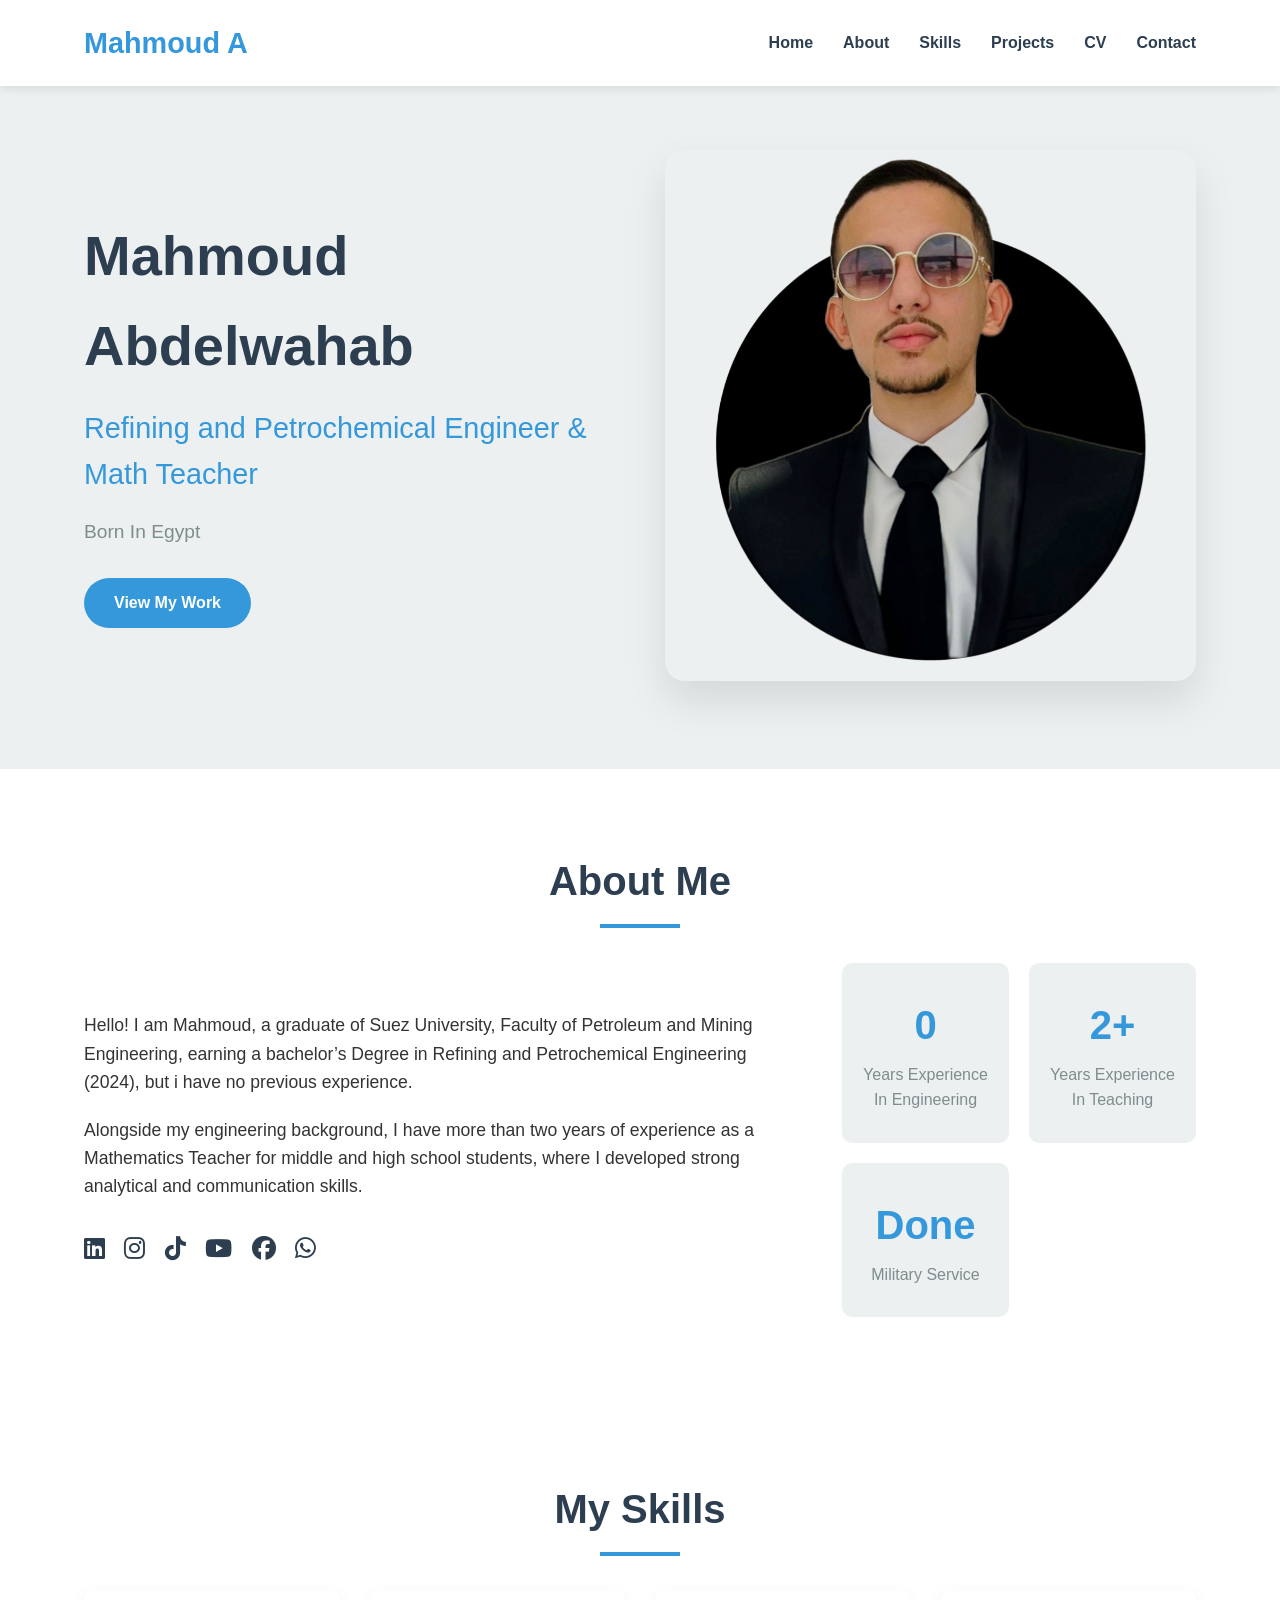
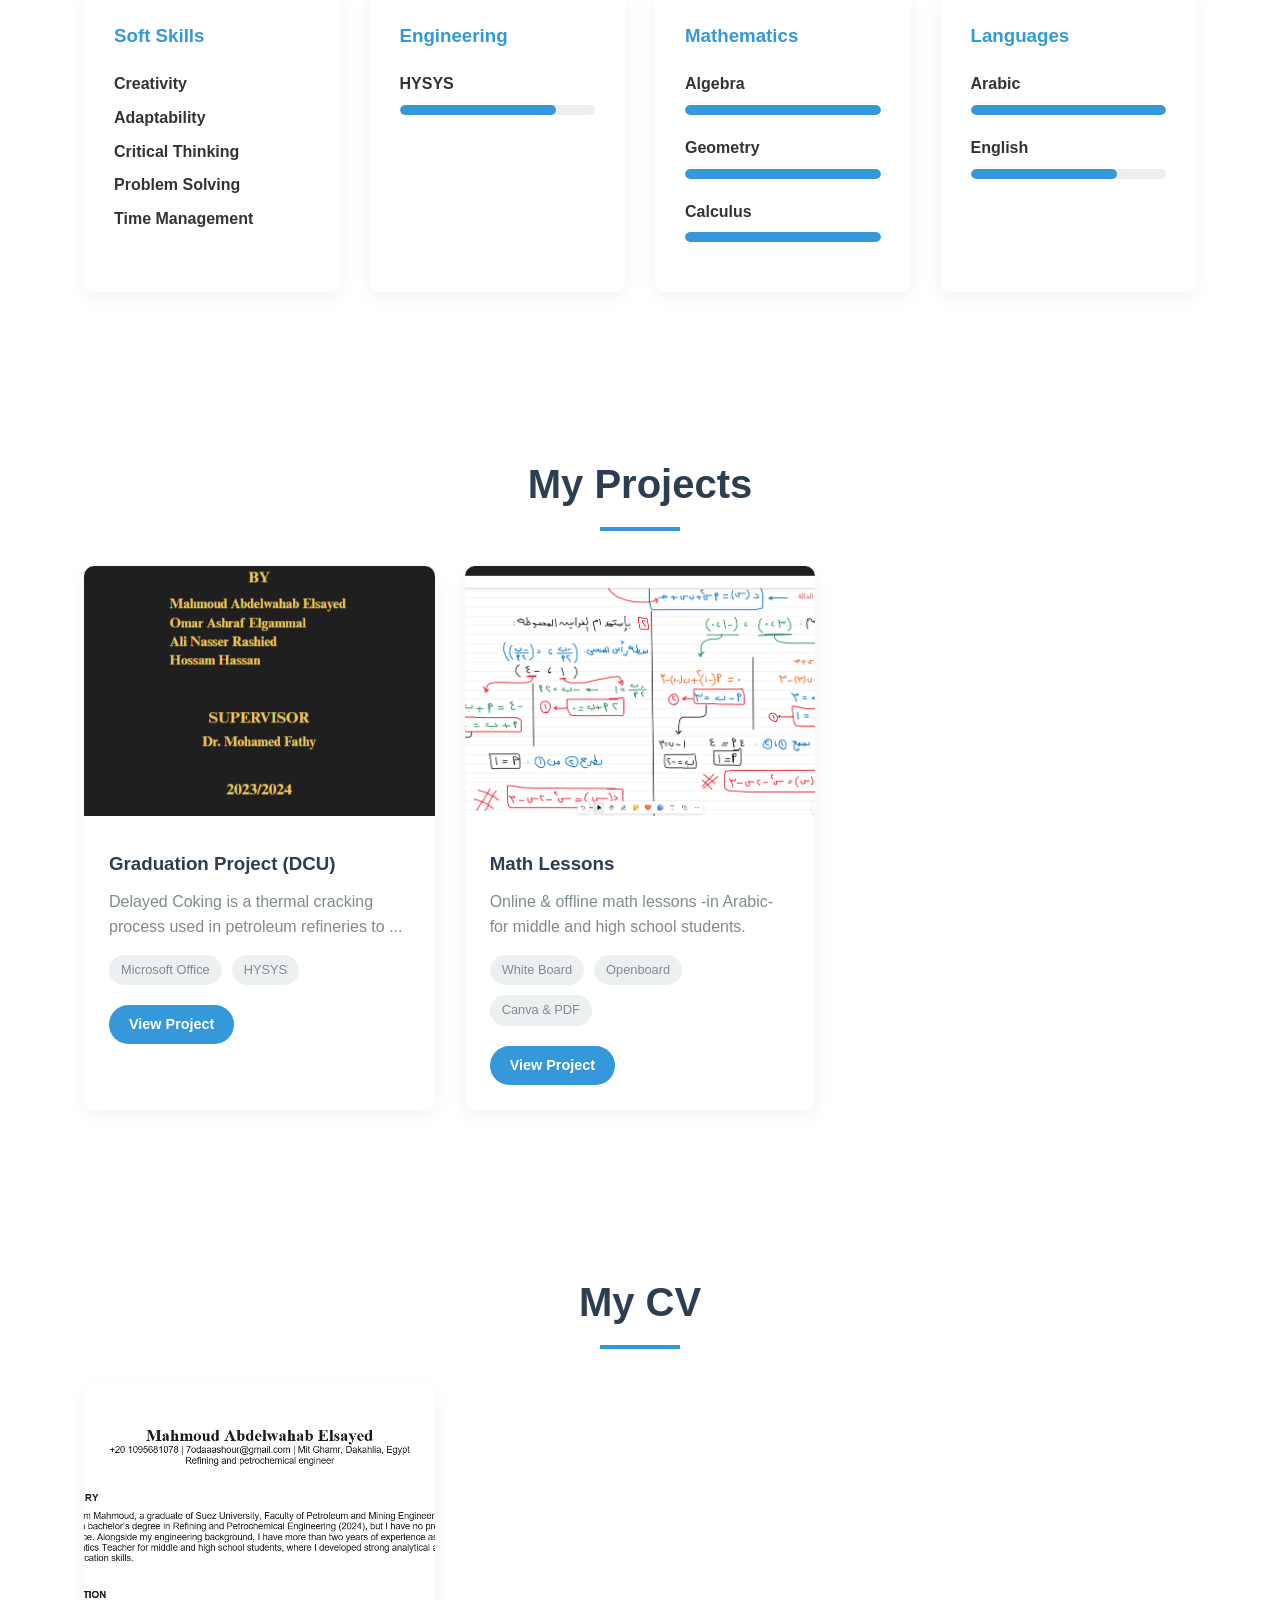
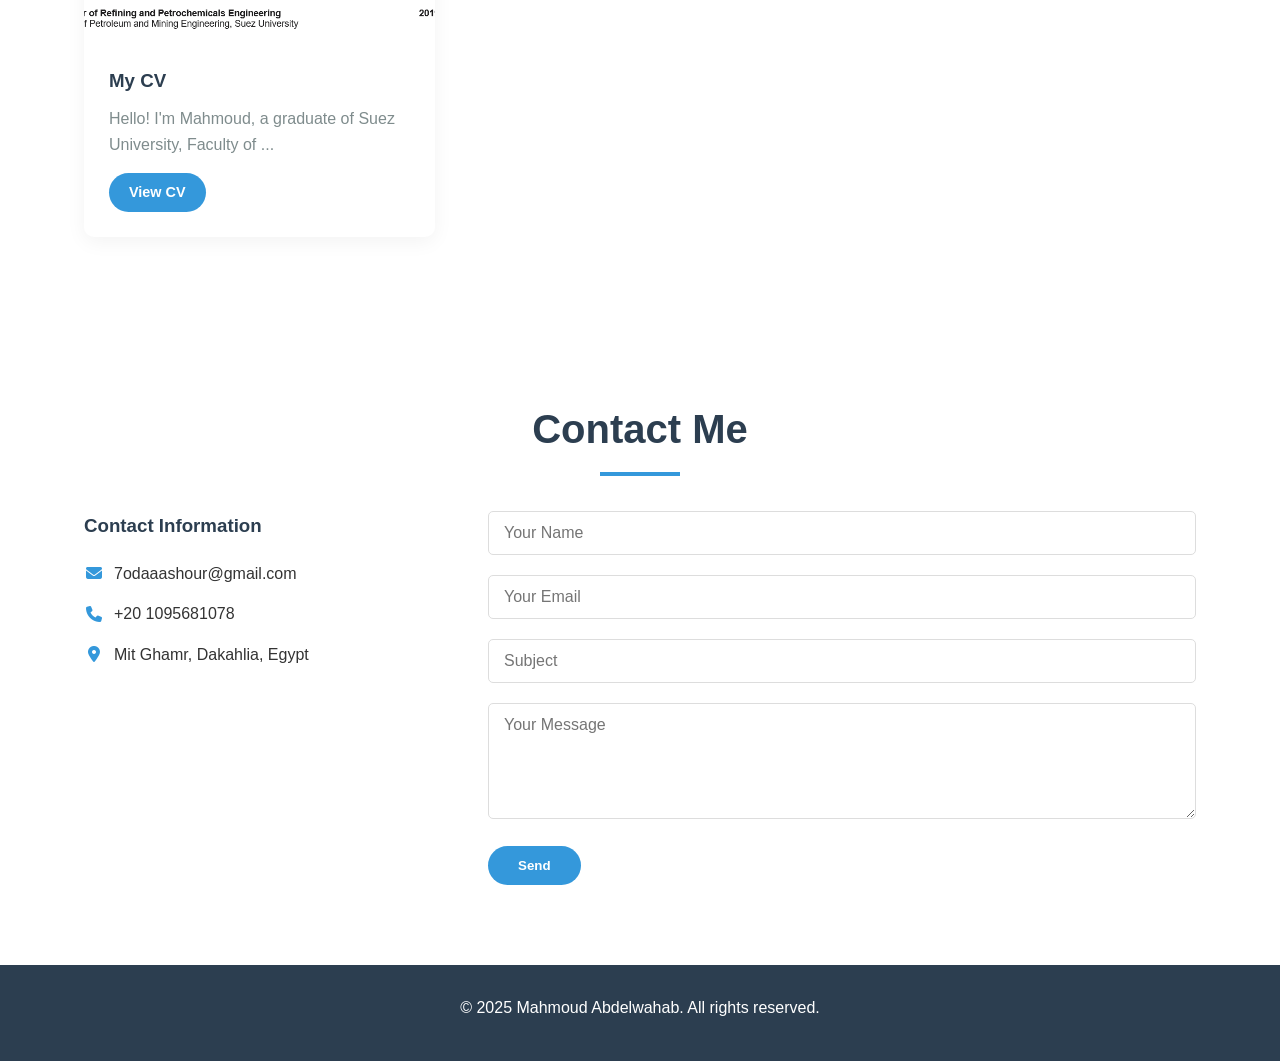
==== index.html @ d9d12e95 "Add files via upload" ====
<!DOCTYPE html>
<html lang="en">
<head>
    <meta charset="UTF-8">
    <meta name="viewport" content="width=device-width, initial-scale=1.0">
    <title>Mahmoud Abdelwahab</title>
    <link rel="stylesheet" href="https://cdnjs.cloudflare.com/ajax/libs/font-awesome/6.4.0/css/all.min.css">
    <link rel="stylesheet" href="sources\css\index.css">
</head>
<body>
    <header>
        <div class="container">
            <nav>
                <div class="logo">Mahmoud A</div>
                <ul class="nav-links">
                    <li><a href="#home">Home</a></li>
                    <li><a href="#about">About</a></li>
                    <li><a href="#skills">Skills</a></li>
                    <li><a href="#projects">Projects</a></li>
                    <li><a href="#CV">CV</a></li>
                    <li><a href="#contact">Contact</a></li>
                </ul>
                <div class="hamburger">
                    <div class="line"></div>
                    <div class="line"></div>
                    <div class="line"></div>
                </div>
            </nav>
        </div>
    </header>

    <section id="home" class="hero">
        <div class="container">
            <div class="hero-content">
                <h1>Mahmoud Abdelwahab</h1>
                <h2>Refining and Petrochemical Engineer & Math Teacher</h2>
                <p>Born In Egypt</p>
                <a href="#projects" class="btn">View My Work</a>
            </div>
            <div class="hero-image">
                <img src="sources\pic\Mahmoud Abdelwahab.png" alt="Personal Image">
            </div>
        </div>
    </section>

    <section id="about" class="about">
        <div class="container">
            <h2 class="section-title">About Me</h2>
            <div class="about-content">
                <div class="about-text">
                    <p>Hello! I am Mahmoud, a graduate of Suez University, Faculty of Petroleum and Mining Engineering, earning a bachelor’s Degree in Refining and Petrochemical Engineering (2024), but i have no previous experience.</p>
                    <p>Alongside my engineering background, I have more than two years of experience as a Mathematics Teacher for middle and high school students, where I developed strong analytical and communication skills.</p>
                    <div class="social-links">
                        <a href="https://www.linkedin.com/in/mahmoud-abdelwahab-081250357 "><i class="fab fa-linkedin"></i></a>
                        <a href="https://www.instagram.com/ma7__3sh?igsh=ZHA2cTI4MmNscHJ5"><i class="fab fa-instagram"></i></a>
                        <a href="https://www.tiktok.com/@ma7_3sh?_t=ZS-8vLDbDeLqgJ&_r=1"><i class="fab fa-tiktok"></i></a>
                        <a href="https://youtube.com/@ma7_sa5?si=1n4Pg2dBN-iVze6s"><i class="fab fa-youtube"></i></a>
                        <a href="https://www.facebook.com/share/1EYcKmpx8f/"><i class="fab fa-facebook"></i></a>
                        <a href="https://wa.me/+201095681078"><i class="fab fa-whatsapp"></i></a>
                    </div>
                </div>
                <div class="about-stats">
                    <div class="stat-item">
                        <h3>0</h3>
                        <p>Years Experience In Engineering</p>
                    </div>
                    <div class="stat-item">
                        <h3>2+</h3>
                        <p>Years Experience In Teaching</p>
                    </div>
                    <div class="stat-item">
                        <h3>Done</h3>
                        <p>Military Service</p>
                    </div>
                </div>
            </div>
        </div>
    </section>

    <section id="skills" class="skills">
        <div class="container">
            <h2 class="section-title">My Skills</h2>
            <div class="skills-container">
                <div class="skill-category">
                    <h3>Soft Skills</h3>
                    <div class="skill-item">
                        <span>Creativity</span>
                        <span>Adaptability</span>
                        <span>Critical Thinking</span>
                        <span>Problem Solving</span>
                        <span>Time Management</span>
                    </div>
                </div>

                <div class="skill-category">
                    <h3>Engineering</h3>
                    <div class="skill-item">
                        <span>HYSYS</span>
                        <div class="skill-bar">
                            <div class="skill-level" style="width: 80%"></div>
                        </div>
                    </div>
                </div>
                
                <div class="skill-category">
                    <h3>Mathematics</h3>
                    <div class="skill-item">
                        <span>Algebra</span>
                        <div class="skill-bar">
                            <div class="skill-level" style="width: 100%"></div>
                        </div>
                    </div>
                    <div class="skill-item">
                        <span>Geometry</span>
                        <div class="skill-bar">
                            <div class="skill-level" style="width: 100%"></div>
                        </div>
                    </div>
                    <div class="skill-item">
                        <span>Calculus</span>
                        <div class="skill-bar">
                            <div class="skill-level" style="width: 100%"></div>
                        </div>
                    </div>
                </div>
                
                <div class="skill-category">
                    <h3>Languages</h3>
                    <div class="skill-item">
                        <span>Arabic</span>
                        <div class="skill-bar">
                            <div class="skill-level" style="width: 100%"></div>
                        </div>
                    </div>
                    <div class="skill-item">
                        <span>English</span>
                        <div class="skill-bar">
                            <div class="skill-level" style="width: 75%"></div>
                        </div>
                    </div>
                </div>
            </div>
        </div>
    </section>

    <section id="projects" class="projects">
        <div class="container">
            <h2 class="section-title">My Projects</h2>
            <div class="projects-grid">
                <div class="project-card">
                    <img src="sources\pic\graduation book 2.PNG" alt="Engineering">
                    <div class="project-info">
                        <h3>Graduation Project (DCU)</h3>
                        <p>Delayed Coking is a thermal cracking process used in petroleum refineries to ...</p>
                        <div class="project-tags">
                            <span>Microsoft Office</span>
                            <span>HYSYS</span>
                        </div>
                        <a href="" class="btn btn-small">View Project</a>
                    </div>
                </div>
                
                <div class="project-card">
                    <img src="sources\pic\المنحني.png" alt="Mathematics">
                    <div class="project-info">
                        <h3>Math Lessons</h3>
                        <p>Online & offline math lessons -in Arabic- for middle and high school students.</p>
                        <div class="project-tags">
                            <span>White Board</span>
                            <span>Openboard</span>
                            <span>Canva & PDF</span>
                        </div>
                        <a href="sources\pdf\Math Lessons.pdf" class="btn btn-small">View Project</a>
                    </div>
                </div>
                
            </div>
        </div>
    </section>

    <section id="CV" class="projects">
        <div class="container">
            <h2 class="section-title">My CV</h2>
            <div class="projects-grid">
                <div class="project-card">
                    <img src="sources\pic\Screenshot 2025-04-08 160132.png" alt="CV">
                    <div class="project-info">
                        <h3>My CV</h3>
                        <p>Hello! I'm Mahmoud, a graduate of Suez University, Faculty of ...</p>
                        <a href="sources\pdf\My CV.docx" class="btn btn-small">View CV<a>
                    </div>
                </div>
            </div>
        </div>
    </section>

    <section id="contact" class="contact">
        <div class="container">
            <h2 class="section-title">Contact Me</h2>
            <div class="contact-container">
                <div class="contact-info">
                    <h3>Contact Information</h3>
                    <p><i class="fas fa-envelope"></i>7odaaashour@gmail.com</p>
                    <p><i class="fas fa-phone"></i>+20 1095681078</p>
                    <p><i class="fas fa-map-marker-alt"></i>Mit Ghamr, Dakahlia, Egypt</p>
                </div>
                <form class="contact-form">
                    <div class="form-group">
                        <input type="text" name="name" placeholder="Your Name" required>
                    </div>
                    <div class="form-group">
                        <input type="email" name="email" placeholder="Your Email" required>
                    </div>
                    <div class="form-group">
                        <input type="text" name="subject" placeholder="Subject">
                    </div>
                    <div class="form-group">
                        <textarea name="message" placeholder="Your Message" rows="5" required></textarea>
                    </div>
                    <button type="submit" class="btn">Send</button>
                </form>
            </div>
        </div>

    </section>

    <footer>
        <div class="container">
            <p>&copy; 2025 Mahmoud Abdelwahab. All rights reserved.</p>

        </div>
    </footer>

    <script src="sources\java\index.java"></script>
</body>
</html>
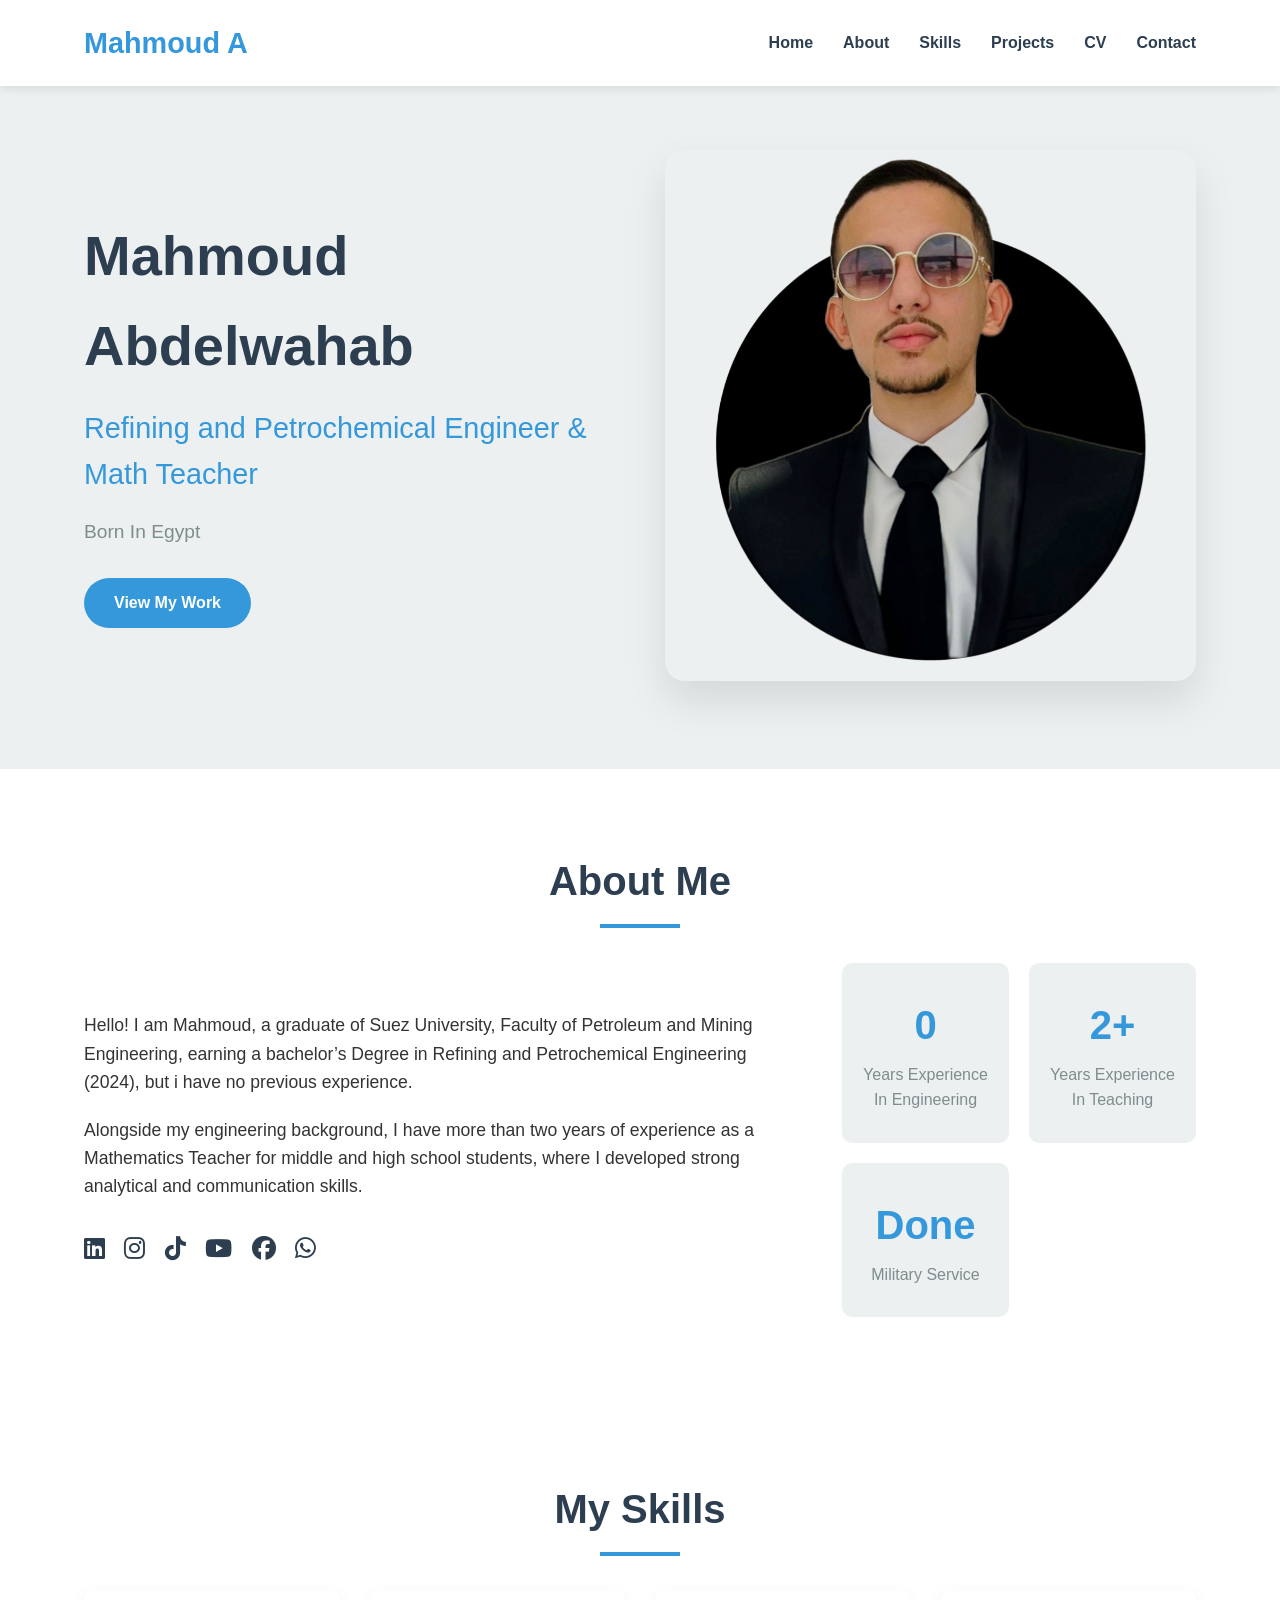
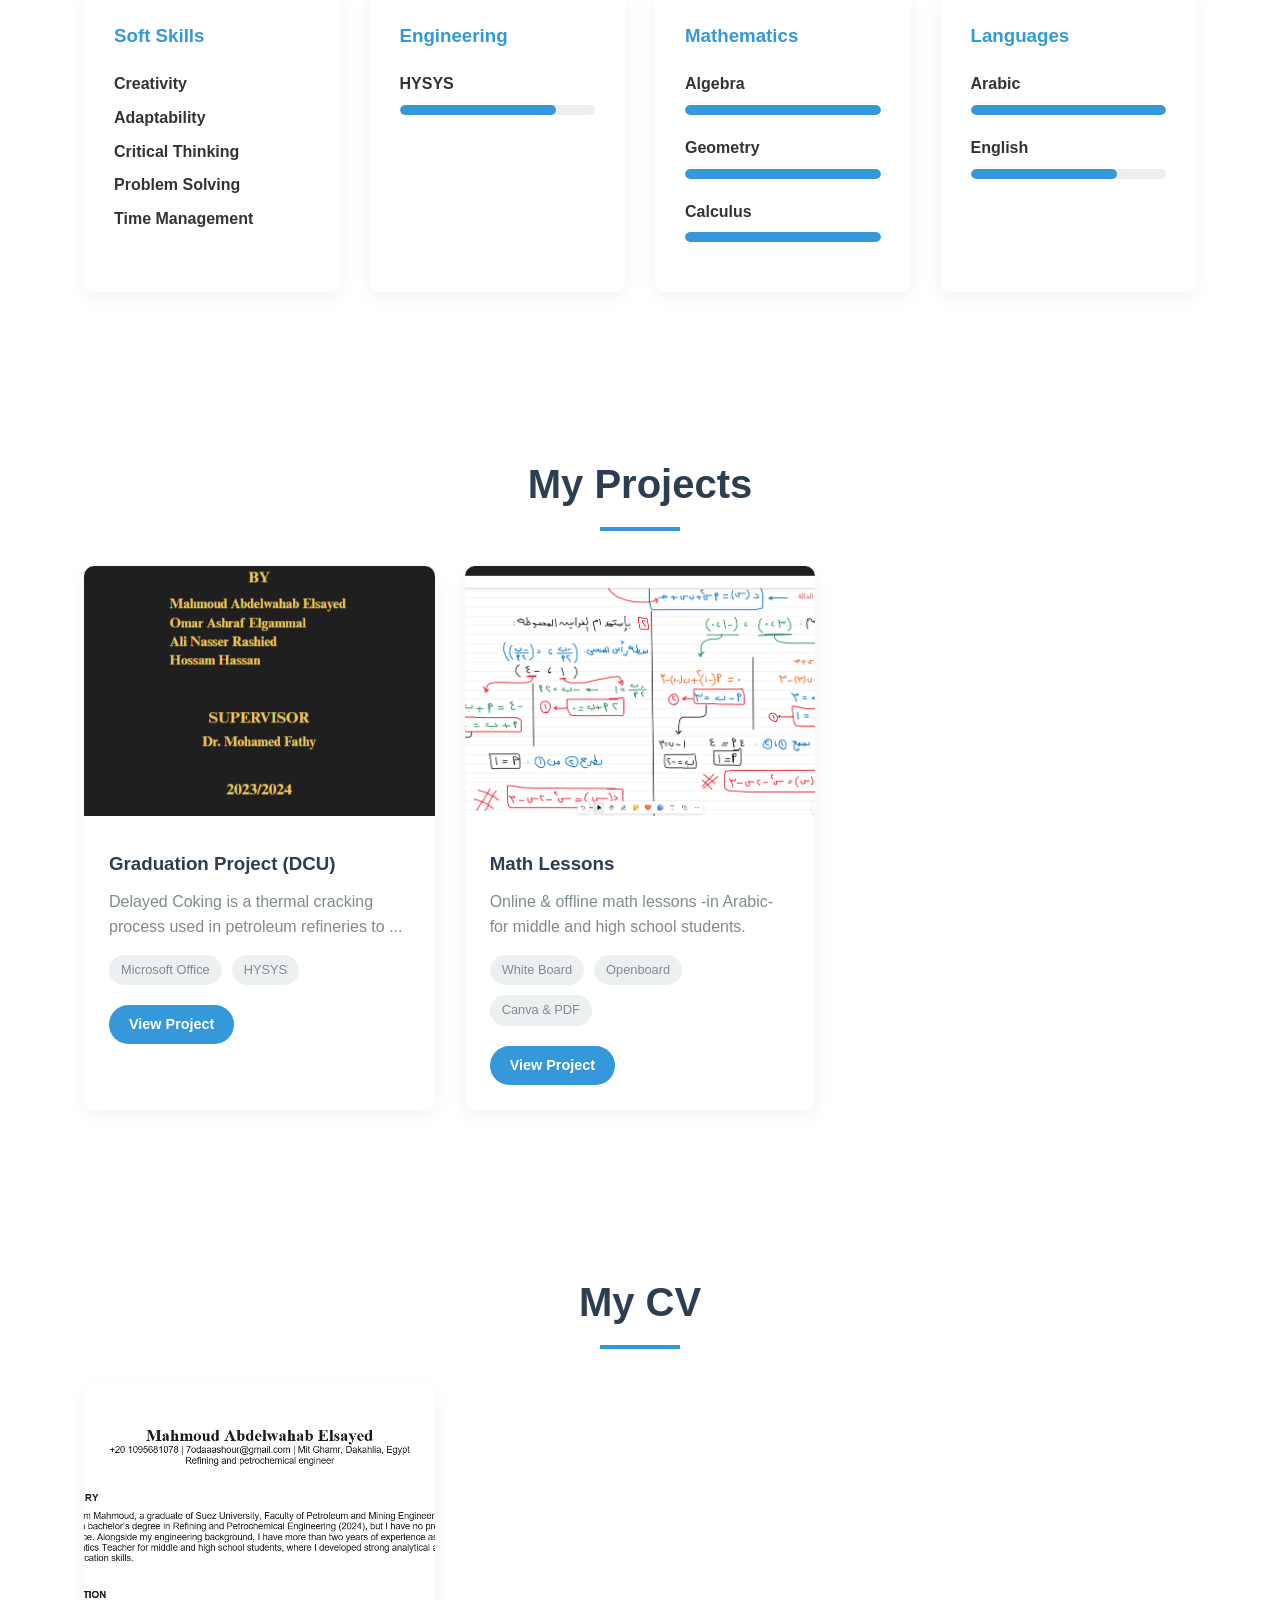
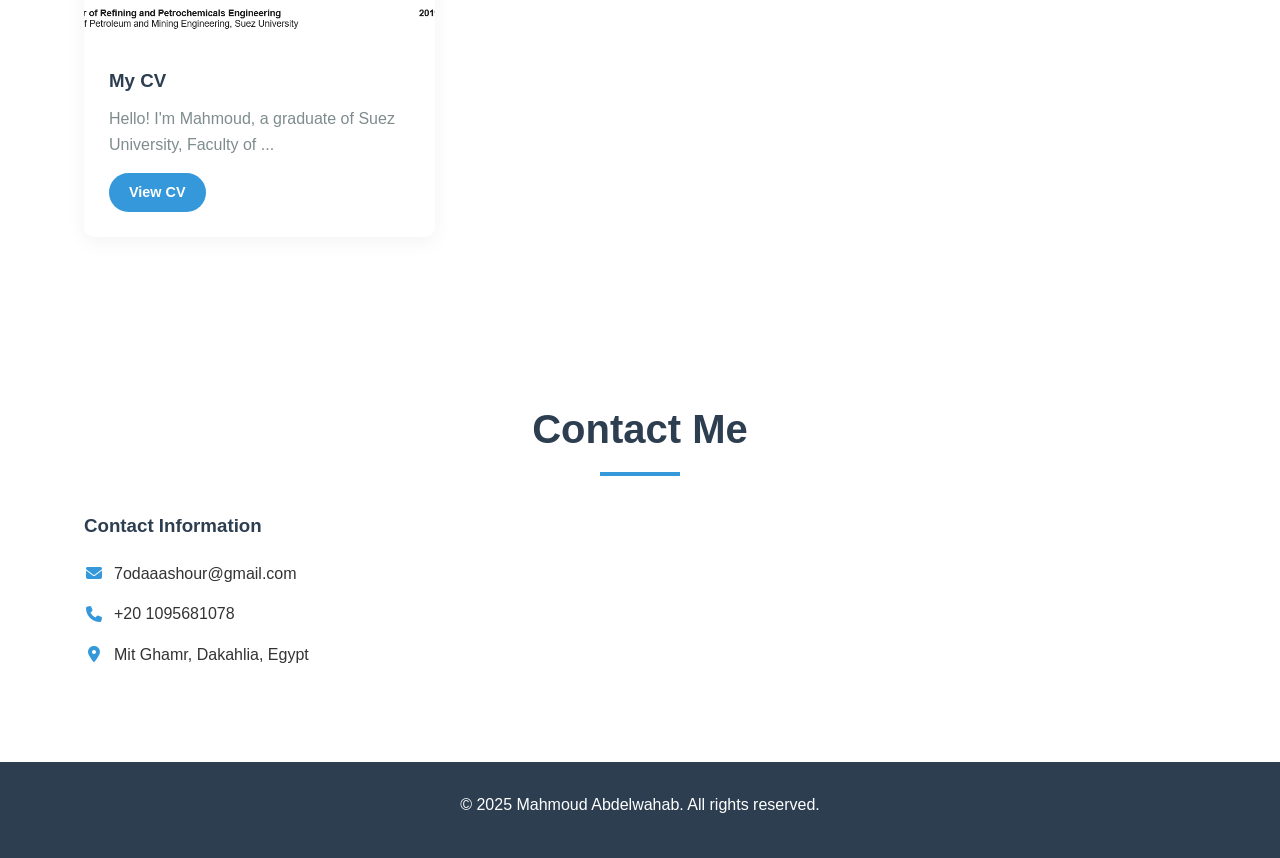
==== commit e420c8bb: "Update index.html" ====
--- a/index.html
+++ b/index.html
@@ -204,21 +204,7 @@
                     <p><i class="fas fa-phone"></i>+20 1095681078</p>
                     <p><i class="fas fa-map-marker-alt"></i>Mit Ghamr, Dakahlia, Egypt</p>
                 </div>
-                <form class="contact-form">
-                    <div class="form-group">
-                        <input type="text" name="name" placeholder="Your Name" required>
-                    </div>
-                    <div class="form-group">
-                        <input type="email" name="email" placeholder="Your Email" required>
-                    </div>
-                    <div class="form-group">
-                        <input type="text" name="subject" placeholder="Subject">
-                    </div>
-                    <div class="form-group">
-                        <textarea name="message" placeholder="Your Message" rows="5" required></textarea>
-                    </div>
-                    <button type="submit" class="btn">Send</button>
-                </form>
+                
             </div>
         </div>
 
@@ -233,4 +219,4 @@
 
     <script src="sources\java\index.java"></script>
 </body>
-</html>+</html>
